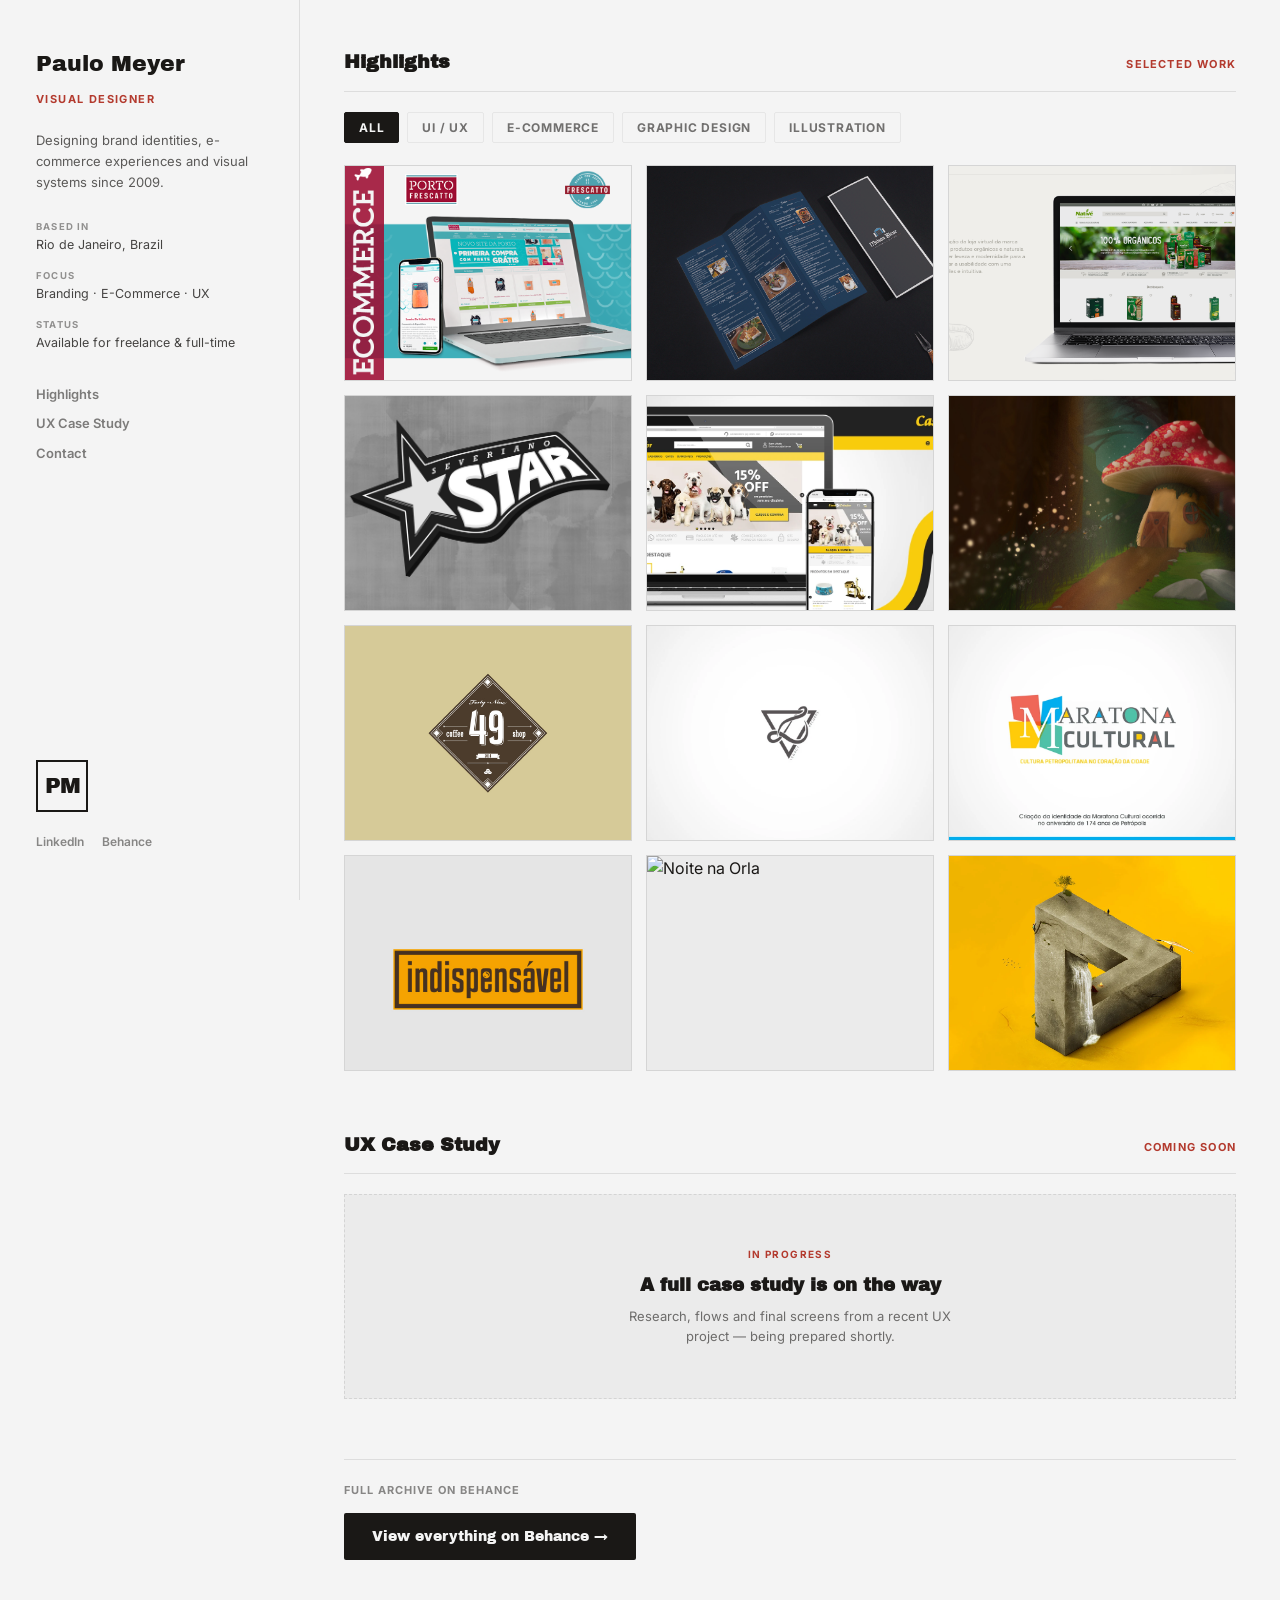
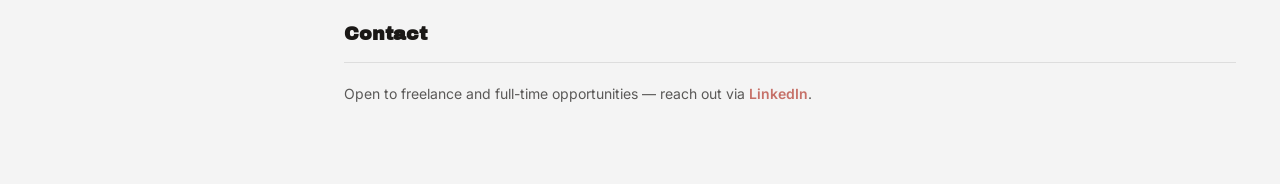
==== index.html @ c5b127b0 "primeiro commit" ====
<!DOCTYPE html>
<html lang="en">
<head>
<meta charset="UTF-8">
<meta name="viewport" content="width=device-width, initial-scale=1.0">
<title>Paulo Meyer — Visual Designer</title>
<link rel="preconnect" href="https://fonts.googleapis.com">
<link rel="preconnect" href="https://fonts.gstatic.com" crossorigin>
<link href="https://fonts.googleapis.com/css2?family=Archivo+Black&family=Inter:wght@400;500;600;700&display=swap" rel="stylesheet">
<link rel="stylesheet" href="css/style.css">
</head>
<body>
<div class="shell">
  <aside class="sidebar">
    <div class="sb-top">
      <a href="index.html" class="site-name">Paulo Meyer</a>
      <div class="role">Visual Designer</div>
      <p class="bio">Designing brand identities, e-commerce experiences and visual systems since 2009.</p>
      <div class="sb-meta">
        <span class="k">Based in</span><span>Rio de Janeiro, Brazil</span>
        <span class="k">Focus</span><span>Branding · E-Commerce · UX</span>
        <span class="k">Status</span><span>Available for freelance &amp; full-time</span>
      </div>
      <nav class="sb-nav">
        <a href="index.html#highlights">Highlights</a>
        <a href="index.html#ux">UX Case Study</a>
        <a href="index.html#contact">Contact</a>
      </nav>
    </div>
    <div class="sb-bottom">
      <div class="monogram" aria-hidden="true">PM</div>
      <div class="socials">
        <a href="https://www.linkedin.com/in/paulo-meyer/" target="_blank" rel="noopener">LinkedIn</a>
        <a href="https://www.behance.net/pxhx" target="_blank" rel="noopener">Behance</a>
      </div>
    </div>
  </aside>
  <main>

    <section id="highlights">
      <div class="section-head">
        <h2>Highlights</h2>
        <span class="tag">Selected work</span>
      </div>
      <div class="filter-bar">
        <button class="filter-btn active" data-filter="all">All</button>
        <button class="filter-btn" data-filter="uiux">UI / UX</button>
        <button class="filter-btn" data-filter="ecommerce">E-Commerce</button>
        <button class="filter-btn" data-filter="graphic-design">Graphic Design</button>
        <button class="filter-btn" data-filter="illustration">Illustration</button>
      </div>
      <div class="grid">
        <a class="card" href="projects/frescatto.html" data-category="ecommerce uiux">
          <img src="images/frescatto/frescatto-0.png" alt="Porto Frescatto" loading="lazy">
          <div class="label"><div class="ptitle">Porto Frescatto</div><div class="ptype">E-Commerce · UI/UX</div></div>
        </a>
        <a class="card" href="projects/maison-bleue.html" data-category="graphic-design">
          <img src="images/maison-bleue/mb-0.png" alt="Maison Bleue" loading="lazy">
          <div class="label"><div class="ptitle">Maison Bleue</div><div class="ptype">Graphic Design</div></div>
        </a>
        <a class="card" href="projects/native.html" data-category="ecommerce uiux">
          <img src="images/native/native-1.png" alt="Native" loading="lazy">
          <div class="label"><div class="ptitle">Native</div><div class="ptype">E-Commerce · UI/UX</div></div>
        </a>
        <a class="card" href="projects/e-se-times-cariocas.html" data-category="graphic-design">
          <img src="images/e-se-times-cariocas/times-cariocas-1.webp" alt="E se os times cariocas..." loading="lazy">
          <div class="label"><div class="ptitle">E se os times cariocas...</div><div class="ptype">Graphic Design</div></div>
        </a>
        <a class="card" href="projects/casa-do-criador.html" data-category="ecommerce">
          <img src="images/casa-do-criador/cdc-1.webp" alt="Casa do Criador" loading="lazy">
          <div class="label"><div class="ptitle">Casa do Criador</div><div class="ptype">E-Commerce</div></div>
        </a>
        <a class="card" href="projects/magic-mushroom.html" data-category="illustration">
          <img src="images/magic-mushroom/mush-1.jpg" alt="Magic MushRoom" loading="lazy">
          <div class="label"><div class="ptitle">Magic MushRoom</div><div class="ptype">Illustration</div></div>
        </a>
        <a class="card" href="projects/logofolio.html" data-category="graphic-design">
          <img src="images/logofolio/49-coffee.jpg" alt="Logofolio" loading="lazy">
          <div class="label"><div class="ptitle">Logofolio</div><div class="ptype">Graphic Design</div></div>
        </a>
        <a class="card" href="projects/legacy-records.html" data-category="graphic-design">
          <img src="images/legacy-records/legacy-1.webp" alt="Legacy Records" loading="lazy">
          <div class="label"><div class="ptitle">Legacy Records</div><div class="ptype">Graphic Design</div></div>
        </a>
        <a class="card" href="projects/aniversario-petropolis.html" data-category="illustration">
          <img src="images/aniversario-petropolis/aniversario-petropolis-1.webp" alt="Aniversário Petrópolis" loading="lazy">
          <div class="label"><div class="ptitle">Aniversário Petrópolis</div><div class="ptype">Illustration</div></div>
        </a>
        <a class="card" href="projects/indispensavel.html" data-category="graphic-design">
          <img src="images/indispensavel/indispensavel-1.jpg" alt="Indispensável" loading="lazy">
          <div class="label"><div class="ptitle">Indispensável</div><div class="ptype">Graphic Design</div></div>
        </a>
        <a class="card" href="projects/noite-na-orla.html" data-category="illustration">
          <img src="images/noite-na-orla/orla-2.gif" alt="Noite na Orla" loading="lazy">
          <div class="label"><div class="ptitle">Noite na Orla</div><div class="ptype">Illustration</div></div>
        </a>
        <a class="card" href="projects/penrose-mountain.html" data-category="illustration">
          <img src="images/penrose-mountain/penrose-1.webp" alt="Penrose Mountain" loading="lazy">
          <div class="label"><div class="ptitle">Penrose Mountain</div><div class="ptype">Illustration</div></div>
        </a>
      </div>
    </section>

    <section id="ux">
      <div class="section-head">
        <h2>UX Case Study</h2>
        <span class="tag">Coming soon</span>
      </div>
      <div class="ux-slot">
        <div class="ux-eyebrow">In progress</div>
        <h3>A full case study is on the way</h3>
        <p>Research, flows and final screens from a recent UX project — being prepared shortly.</p>
      </div>
    </section>

    <section>
      <div class="cta">
        <p>Full archive on Behance</p>
        <a class="btn" href="https://www.behance.net/pxhx" target="_blank" rel="noopener">View everything on Behance →</a>
      </div>
    </section>

    <section id="contact" style="margin-bottom:0;">
      <div class="section-head"><h2>Contact</h2></div>
      <p>Open to freelance and full-time opportunities — reach out via <a href="https://www.linkedin.com/in/paulo-meyer/" target="_blank" rel="noopener">LinkedIn</a>.</p>
    </section>

  </main>
</div><!-- /.shell -->
<script src="js/script.js"></script>
</body>
</html>
---- css/style.css ----
:root{
  --paper:#F4F4F4;
  --paper-deep:#EBEBEB;
  --ink:#1A1816;
  --brick:#B33A2E;
  --line:rgba(26,24,22,0.10);
}
*{box-sizing:border-box; margin:0; padding:0;}
html{scroll-behavior:smooth;}
body{
  background:var(--paper);
  color:var(--ink);
  font-family:'Inter', sans-serif;
  line-height:1.5;
  -webkit-font-smoothing:antialiased;
}
a{color:inherit; text-decoration:none;}

/* ── Layout ── */
.shell{
  display:grid;
  grid-template-columns:300px 1fr;
  min-height:100vh;
}

/* ── Sidebar ── */
.sidebar{
  border-right:1px solid var(--line);
  padding:48px 36px;
  position:sticky;
  top:0;
  height:100vh;
  display:flex;
  flex-direction:column;
  justify-content:space-between;
  overflow-y:auto;
}
a.site-name{
  font-family:'Archivo Black', sans-serif;
  font-size:22px;
  display:block;
  margin-bottom:10px;
  transition:color .2s;
}
a.site-name:hover{color:var(--brick);}
.role{
  font-size:11px;
  font-weight:700;
  text-transform:uppercase;
  letter-spacing:1.4px;
  color:var(--brick);
  margin-bottom:22px;
}
.bio{
  font-size:13px;
  opacity:0.70;
  margin-bottom:26px;
  line-height:1.65;
}
.sb-meta{font-size:12.5px; margin-bottom:4px;}
.sb-meta .k{
  font-weight:700;
  opacity:0.45;
  text-transform:uppercase;
  font-size:9.5px;
  letter-spacing:1.2px;
  display:block;
  margin-top:14px;
  margin-bottom:2px;
}
.sb-meta span{opacity:0.80;}
.sb-nav{margin-top:32px;}
.sb-nav a{
  display:block;
  font-size:13px;
  font-weight:600;
  opacity:0.55;
  margin-bottom:10px;
  transition:opacity .2s, color .2s;
}
.sb-nav a:hover{opacity:1; color:var(--brick);}

/* ── Monogram ── */
.sb-bottom{margin-top:40px;}
.monogram{
  font-family:'Archivo Black', sans-serif;
  font-size:22px;
  letter-spacing:-1px;
  width:52px; height:52px;
  border:2px solid var(--ink);
  display:flex; align-items:center; justify-content:center;
  margin-bottom:16px;
  transition:background .25s, color .25s, border-color .25s;
  cursor:default;
  user-select:none;
}
.monogram:hover{background:var(--brick); color:var(--paper); border-color:var(--brick);}
.socials a{
  font-size:12px;
  font-weight:600;
  opacity:0.50;
  margin-right:14px;
  transition:opacity .2s, color .2s;
}
.socials a:hover{opacity:1; color:var(--brick);}

/* ── Main ── */
main{padding:48px 44px 80px;}
section{margin-bottom:60px;}

.section-head{
  display:flex; justify-content:space-between; align-items:baseline;
  margin-bottom:20px;
  padding-bottom:14px;
  border-bottom:1px solid var(--line);
}
.section-head h2{
  font-family:'Archivo Black', sans-serif;
  font-size:19px;
}
.section-head .tag{
  font-size:11px; font-weight:700; text-transform:uppercase;
  letter-spacing:1.2px; color:var(--brick);
}

/* ── Filter bar ── */
.filter-bar{
  display:flex; gap:8px; flex-wrap:wrap;
  margin-bottom:22px;
}
.filter-btn{
  font-family:'Inter', sans-serif;
  font-size:12px;
  font-weight:700;
  text-transform:uppercase;
  letter-spacing:0.8px;
  padding:7px 14px;
  border:1.5px solid var(--line);
  background:transparent;
  color:var(--ink);
  cursor:pointer;
  border-radius:2px;
  opacity:0.6;
  transition:all .18s;
}
.filter-btn:hover{opacity:1; border-color:var(--ink);}
.filter-btn.active{
  background:var(--ink);
  color:var(--paper);
  border-color:var(--ink);
  opacity:1;
}

/* ── Grid ── */
.grid{
  display:grid;
  grid-template-columns:repeat(3,1fr);
  gap:14px;
}
.card{
  position:relative;
  overflow:hidden;
  cursor:pointer;
  background:var(--paper-deep);
  border:1px solid var(--line);
  aspect-ratio:4/3;
  display:block;
  transition:opacity .2s;
}
.card.hidden{display:none;}
.card img{
  width:100%; height:100%;
  object-fit:cover;
  display:block;
  transition:transform .45s ease;
}
.card:hover img{transform:scale(1.05);}
.card .label{
  position:absolute; left:0; bottom:0; right:0;
  padding:12px 14px;
  background:linear-gradient(to top, rgba(26,24,22,0.88) 0%, rgba(26,24,22,0) 100%);
  color:#F4F4F4;
  opacity:0; transform:translateY(6px);
  transition:opacity .2s ease, transform .2s ease;
}
.card:hover .label{opacity:1; transform:translateY(0);}
.card .label .ptitle{font-weight:700; font-size:13px; line-height:1.2;}
.card .label .ptype{font-size:10px; opacity:0.72; text-transform:uppercase; letter-spacing:0.5px; margin-top:2px;}

/* ── UX placeholder ── */
.ux-slot{
  border:1.5px dashed var(--line);
  padding:52px 32px;
  text-align:center;
  background:var(--paper-deep);
}
.ux-slot .ux-eyebrow{
  font-size:10px; font-weight:700; text-transform:uppercase;
  letter-spacing:1.4px; color:var(--brick); margin-bottom:10px;
}
.ux-slot h3{font-family:'Archivo Black', sans-serif; font-size:18px; margin-bottom:8px;}
.ux-slot p{font-size:13px; opacity:0.6; max-width:360px; margin:0 auto;}

/* ── CTA ── */
.cta{border-top:1px solid var(--line); padding-top:22px;}
.cta p{font-size:11px; opacity:0.50; margin-bottom:14px; text-transform:uppercase; letter-spacing:1px; font-weight:700;}
.btn{
  display:inline-block;
  font-family:'Archivo Black', sans-serif;
  font-size:14px; padding:13px 28px;
  background:var(--ink); color:var(--paper);
  border-radius:2px; transition:background .2s;
}
.btn:hover{background:var(--brick);}

/* ── Contact ── */
#contact p{font-size:14px; opacity:0.70;}
#contact a{color:var(--brick); font-weight:600;}

/* ── Project page ── */
.project-back{
  margin-bottom:40px;
}
.project-back a{
  font-size:12px;
  font-weight:700;
  text-transform:uppercase;
  letter-spacing:1px;
  opacity:0.45;
  transition:opacity .2s, color .2s;
}
.project-back a:hover{opacity:1; color:var(--brick);}

.project-header{margin-bottom:48px;}
.project-header h1{
  font-family:'Archivo Black', sans-serif;
  font-size:42px;
  line-height:1.05;
  margin:14px 0 16px;
  letter-spacing:-0.5px;
}
.project-header .desc{
  font-size:15px;
  opacity:0.70;
  max-width:560px;
  line-height:1.65;
}
.project-tags{display:flex; gap:8px; flex-wrap:wrap; margin-bottom:4px;}
.project-tags span{
  font-size:11px;
  font-weight:700;
  text-transform:uppercase;
  letter-spacing:0.8px;
  padding:5px 12px;
  border:1.5px solid var(--line);
  color:var(--ink);
  opacity:0.70;
}

.project-gallery{display:flex; flex-direction:column; gap:4px;}
.project-gallery img{width:100%; display:block;}

/* ── Responsive ── */
@media(max-width:900px){
  .shell{grid-template-columns:1fr;}
  .sidebar{position:relative; height:auto; border-right:none; border-bottom:1px solid var(--line); padding:32px 24px;}
  main{padding:32px 24px 60px;}
  .grid{grid-template-columns:repeat(2,1fr);}
  .sb-bottom{display:flex; align-items:center; gap:20px; margin-top:28px;}
  .monogram{margin-bottom:0;}
  .project-header h1{font-size:30px;}
}
@media(max-width:520px){.grid{grid-template-columns:1fr;}}
:focus-visible{outline:2px solid var(--brick); outline-offset:3px;}
@media(prefers-reduced-motion:reduce){*{transition:none !important;} html{scroll-behavior:auto;}}
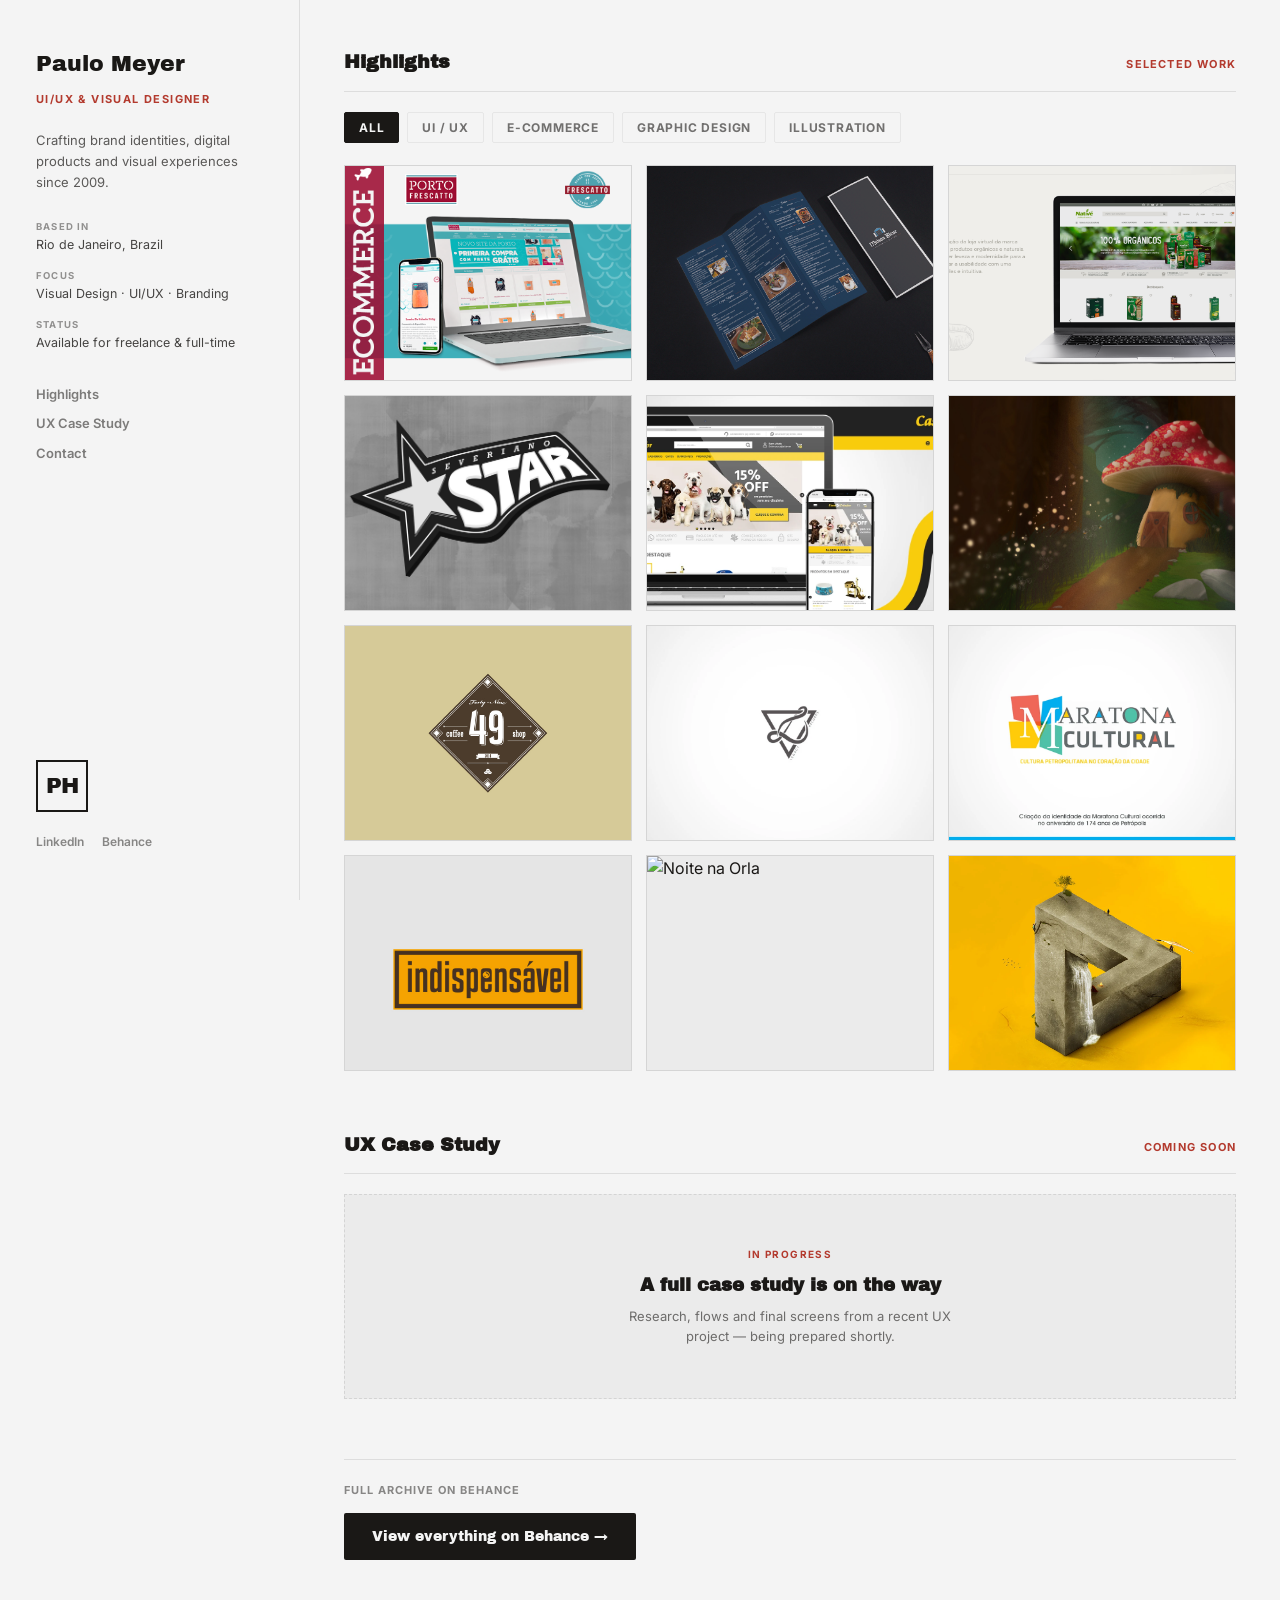
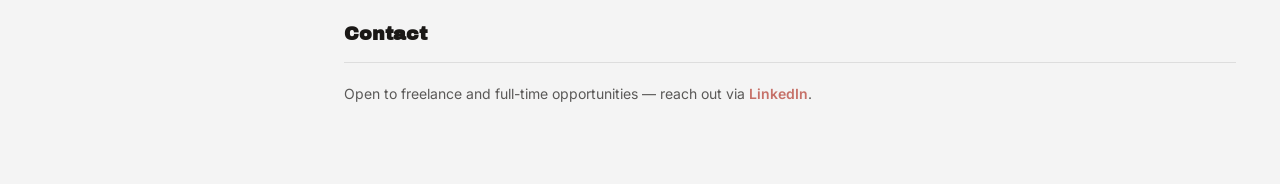
==== commit 5c434eb1: "atualizacao" ====
--- a/index.html
+++ b/index.html
@@ -14,11 +14,11 @@
   <aside class="sidebar">
     <div class="sb-top">
       <a href="index.html" class="site-name">Paulo Meyer</a>
-      <div class="role">Visual Designer</div>
-      <p class="bio">Designing brand identities, e-commerce experiences and visual systems since 2009.</p>
+      <div class="role">UI/UX & Visual Designer</div>
+      <p class="bio">Crafting brand identities, digital products and visual experiences since 2009.</p>
       <div class="sb-meta">
         <span class="k">Based in</span><span>Rio de Janeiro, Brazil</span>
-        <span class="k">Focus</span><span>Branding · E-Commerce · UX</span>
+        <span class="k">Focus</span><span>Visual Design · UI/UX · Branding</span>
         <span class="k">Status</span><span>Available for freelance &amp; full-time</span>
       </div>
       <nav class="sb-nav">
@@ -28,7 +28,7 @@
       </nav>
     </div>
     <div class="sb-bottom">
-      <div class="monogram" aria-hidden="true">PM</div>
+      <div class="monogram" aria-hidden="true">PH</div>
       <div class="socials">
         <a href="https://www.linkedin.com/in/paulo-meyer/" target="_blank" rel="noopener">LinkedIn</a>
         <a href="https://www.behance.net/pxhx" target="_blank" rel="noopener">Behance</a>
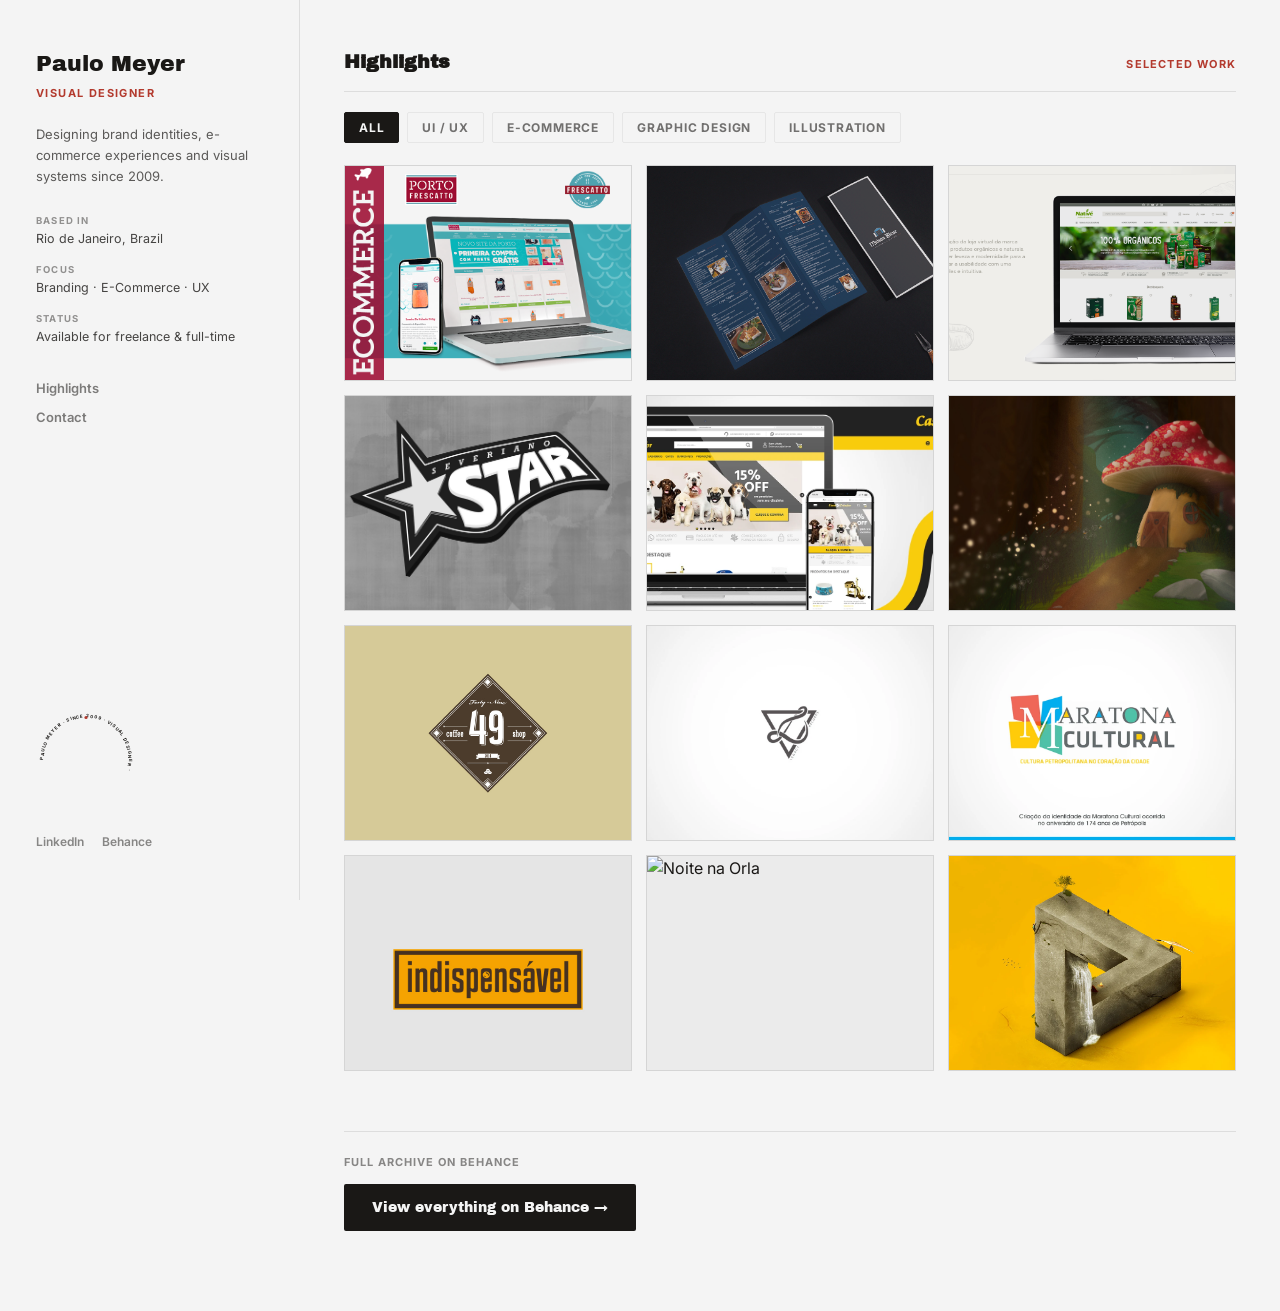
==== commit 8822cec5: "#atualização claude 25-07" ====
--- a/index.html
+++ b/index.html
@@ -14,21 +14,27 @@
   <aside class="sidebar">
     <div class="sb-top">
       <a href="index.html" class="site-name">Paulo Meyer</a>
-      <div class="role">UI/UX & Visual Designer</div>
-      <p class="bio">Crafting brand identities, digital products and visual experiences since 2009.</p>
+      <div class="role">Visual Designer</div>
+      <p class="bio">Designing brand identities, e-commerce experiences and visual systems since 2009.</p>
       <div class="sb-meta">
         <span class="k">Based in</span><span>Rio de Janeiro, Brazil</span>
-        <span class="k">Focus</span><span>Visual Design · UI/UX · Branding</span>
+        <span class="k">Focus</span><span>Branding · E-Commerce · UX</span>
         <span class="k">Status</span><span>Available for freelance &amp; full-time</span>
       </div>
       <nav class="sb-nav">
         <a href="index.html#highlights">Highlights</a>
-        <a href="index.html#ux">UX Case Study</a>
-        <a href="index.html#contact">Contact</a>
+        <!-- <a href="index.html#ux">UX Case Study</a> -->
+        <a href="contact.html">Contact</a>
       </nav>
     </div>
     <div class="sb-bottom">
-      <div class="monogram" aria-hidden="true">PH</div>
+      <div class="stamp" aria-hidden="true">
+        <svg viewBox="0 0 160 160" xmlns="http://www.w3.org/2000/svg">
+          <path id="circlePath" d="M80,80 m-68,0 a68,68 0 1,1 136,0 a68,68 0 1,1 -136,0" fill="none"/>
+          <text><textPath href="#circlePath" startOffset="0%">PAULO MEYER · SINCE 2009 · VISUAL DESIGNER · </textPath></text>
+          <circle class="dot" cx="80" cy="12" r="2.5"/>
+        </svg>
+      </div>
       <div class="socials">
         <a href="https://www.linkedin.com/in/paulo-meyer/" target="_blank" rel="noopener">LinkedIn</a>
         <a href="https://www.behance.net/pxhx" target="_blank" rel="noopener">Behance</a>
@@ -101,6 +107,7 @@
       </div>
     </section>
 
+    <!--
     <section id="ux">
       <div class="section-head">
         <h2>UX Case Study</h2>
@@ -112,21 +119,17 @@
         <p>Research, flows and final screens from a recent UX project — being prepared shortly.</p>
       </div>
     </section>
+    -->
 
-    <section>
+    <section style="margin-bottom:0;">
       <div class="cta">
         <p>Full archive on Behance</p>
         <a class="btn" href="https://www.behance.net/pxhx" target="_blank" rel="noopener">View everything on Behance →</a>
       </div>
     </section>
 
-    <section id="contact" style="margin-bottom:0;">
-      <div class="section-head"><h2>Contact</h2></div>
-      <p>Open to freelance and full-time opportunities — reach out via <a href="https://www.linkedin.com/in/paulo-meyer/" target="_blank" rel="noopener">LinkedIn</a>.</p>
-    </section>
-
   </main>
-</div><!-- /.shell -->
+</div>
 <script src="js/script.js"></script>
 </body>
 </html>
--- a/css/style.css
+++ b/css/style.css
@@ -40,7 +40,7 @@
   font-family:'Archivo Black', sans-serif;
   font-size:22px;
   display:block;
-  margin-bottom:10px;
+  margin-bottom:4px;
   transition:color .2s;
 }
 a.site-name:hover{color:var(--brick);}
@@ -81,21 +81,35 @@
 }
 .sb-nav a:hover{opacity:1; color:var(--brick);}
 
-/* ── Monogram ── */
+/* ── Stamp (spinning circle) ── */
 .sb-bottom{margin-top:40px;}
-.monogram{
-  font-family:'Archivo Black', sans-serif;
-  font-size:22px;
-  letter-spacing:-1px;
-  width:52px; height:52px;
-  border:2px solid var(--ink);
+
+@keyframes spin-stamp{
+  from{transform:rotate(0deg);}
+  to{transform:rotate(360deg);}
+}
+.stamp{
+  width:100px; height:100px;
   display:flex; align-items:center; justify-content:center;
-  margin-bottom:16px;
-  transition:background .25s, color .25s, border-color .25s;
+  margin-bottom:18px;
   cursor:default;
-  user-select:none;
-}
-.monogram:hover{background:var(--brick); color:var(--paper); border-color:var(--brick);}
+}
+.stamp svg{
+  width:100%; height:100%;
+  animation:spin-stamp 14s linear infinite;
+  transform-origin:center;
+}
+.stamp:hover svg{animation-duration:4s;}
+.stamp text{
+  font-family:'Inter', sans-serif;
+  font-size:7px;
+  font-weight:700;
+  letter-spacing:1.5px;
+  text-transform:uppercase;
+  fill:var(--ink);
+}
+.stamp .dot{fill:var(--brick);}
+
 .socials a{
   font-size:12px;
   font-weight:600;
@@ -131,25 +145,18 @@
 }
 .filter-btn{
   font-family:'Inter', sans-serif;
-  font-size:12px;
-  font-weight:700;
-  text-transform:uppercase;
-  letter-spacing:0.8px;
+  font-size:12px; font-weight:700;
+  text-transform:uppercase; letter-spacing:0.8px;
   padding:7px 14px;
   border:1.5px solid var(--line);
-  background:transparent;
-  color:var(--ink);
-  cursor:pointer;
-  border-radius:2px;
-  opacity:0.6;
-  transition:all .18s;
+  background:transparent; color:var(--ink);
+  cursor:pointer; border-radius:2px;
+  opacity:0.6; transition:all .18s;
 }
 .filter-btn:hover{opacity:1; border-color:var(--ink);}
 .filter-btn.active{
-  background:var(--ink);
-  color:var(--paper);
-  border-color:var(--ink);
-  opacity:1;
+  background:var(--ink); color:var(--paper);
+  border-color:var(--ink); opacity:1;
 }
 
 /* ── Grid ── */
@@ -159,20 +166,15 @@
   gap:14px;
 }
 .card{
-  position:relative;
-  overflow:hidden;
-  cursor:pointer;
-  background:var(--paper-deep);
-  border:1px solid var(--line);
-  aspect-ratio:4/3;
-  display:block;
-  transition:opacity .2s;
+  position:relative; overflow:hidden;
+  cursor:pointer; background:var(--paper-deep);
+  border:1px solid var(--line); aspect-ratio:4/3;
+  display:block; transition:opacity .2s;
 }
 .card.hidden{display:none;}
 .card img{
   width:100%; height:100%;
-  object-fit:cover;
-  display:block;
+  object-fit:cover; display:block;
   transition:transform .45s ease;
 }
 .card:hover img{transform:scale(1.05);}
@@ -191,8 +193,7 @@
 /* ── UX placeholder ── */
 .ux-slot{
   border:1.5px dashed var(--line);
-  padding:52px 32px;
-  text-align:center;
+  padding:52px 32px; text-align:center;
   background:var(--paper-deep);
 }
 .ux-slot .ux-eyebrow{
@@ -211,55 +212,64 @@
   font-size:14px; padding:13px 28px;
   background:var(--ink); color:var(--paper);
   border-radius:2px; transition:background .2s;
+  border:none; cursor:pointer;
 }
 .btn:hover{background:var(--brick);}
 
-/* ── Contact ── */
-#contact p{font-size:14px; opacity:0.70;}
-#contact a{color:var(--brick); font-weight:600;}
-
 /* ── Project page ── */
-.project-back{
-  margin-bottom:40px;
-}
+.project-back{margin-bottom:40px;}
 .project-back a{
-  font-size:12px;
-  font-weight:700;
-  text-transform:uppercase;
-  letter-spacing:1px;
-  opacity:0.45;
-  transition:opacity .2s, color .2s;
+  font-size:12px; font-weight:700;
+  text-transform:uppercase; letter-spacing:1px;
+  opacity:0.45; transition:opacity .2s, color .2s;
 }
 .project-back a:hover{opacity:1; color:var(--brick);}
 
 .project-header{margin-bottom:48px;}
 .project-header h1{
   font-family:'Archivo Black', sans-serif;
-  font-size:42px;
-  line-height:1.05;
-  margin:14px 0 16px;
-  letter-spacing:-0.5px;
+  font-size:42px; line-height:1.05;
+  margin:14px 0 16px; letter-spacing:-0.5px;
 }
 .project-header .desc{
-  font-size:15px;
-  opacity:0.70;
-  max-width:560px;
-  line-height:1.65;
+  font-size:15px; opacity:0.70;
+  max-width:560px; line-height:1.65;
 }
 .project-tags{display:flex; gap:8px; flex-wrap:wrap; margin-bottom:4px;}
 .project-tags span{
-  font-size:11px;
-  font-weight:700;
-  text-transform:uppercase;
-  letter-spacing:0.8px;
+  font-size:11px; font-weight:700;
+  text-transform:uppercase; letter-spacing:0.8px;
   padding:5px 12px;
   border:1.5px solid var(--line);
-  color:var(--ink);
-  opacity:0.70;
-}
-
-.project-gallery{display:flex; flex-direction:column; gap:4px;}
+  color:var(--ink); opacity:0.70;
+}
+
+.project-gallery{display:flex; flex-direction:column; gap:0;}
 .project-gallery img{width:100%; display:block;}
+
+/* ── Contact form ── */
+.contact-form{max-width:540px;}
+.form-group{margin-bottom:22px;}
+.form-group label{
+  display:block;
+  font-size:10px; font-weight:700;
+  text-transform:uppercase; letter-spacing:1.2px;
+  opacity:0.45; margin-bottom:8px;
+}
+.form-group input,
+.form-group textarea{
+  width:100%;
+  background:var(--paper-deep);
+  border:1.5px solid var(--line);
+  padding:13px 16px;
+  font-family:'Inter', sans-serif;
+  font-size:14px; color:var(--ink);
+  border-radius:2px; outline:none;
+  transition:border-color .2s;
+}
+.form-group input:focus,
+.form-group textarea:focus{border-color:var(--ink);}
+.form-group textarea{resize:vertical; min-height:140px;}
 
 /* ── Responsive ── */
 @media(max-width:900px){
@@ -268,9 +278,13 @@
   main{padding:32px 24px 60px;}
   .grid{grid-template-columns:repeat(2,1fr);}
   .sb-bottom{display:flex; align-items:center; gap:20px; margin-top:28px;}
-  .monogram{margin-bottom:0;}
+  .stamp{margin-bottom:0;}
   .project-header h1{font-size:30px;}
 }
 @media(max-width:520px){.grid{grid-template-columns:1fr;}}
 :focus-visible{outline:2px solid var(--brick); outline-offset:3px;}
-@media(prefers-reduced-motion:reduce){*{transition:none !important;} html{scroll-behavior:auto;}}
+@media(prefers-reduced-motion:reduce){
+  *{transition:none !important;}
+  .stamp svg{animation:none !important;}
+  html{scroll-behavior:auto;}
+}
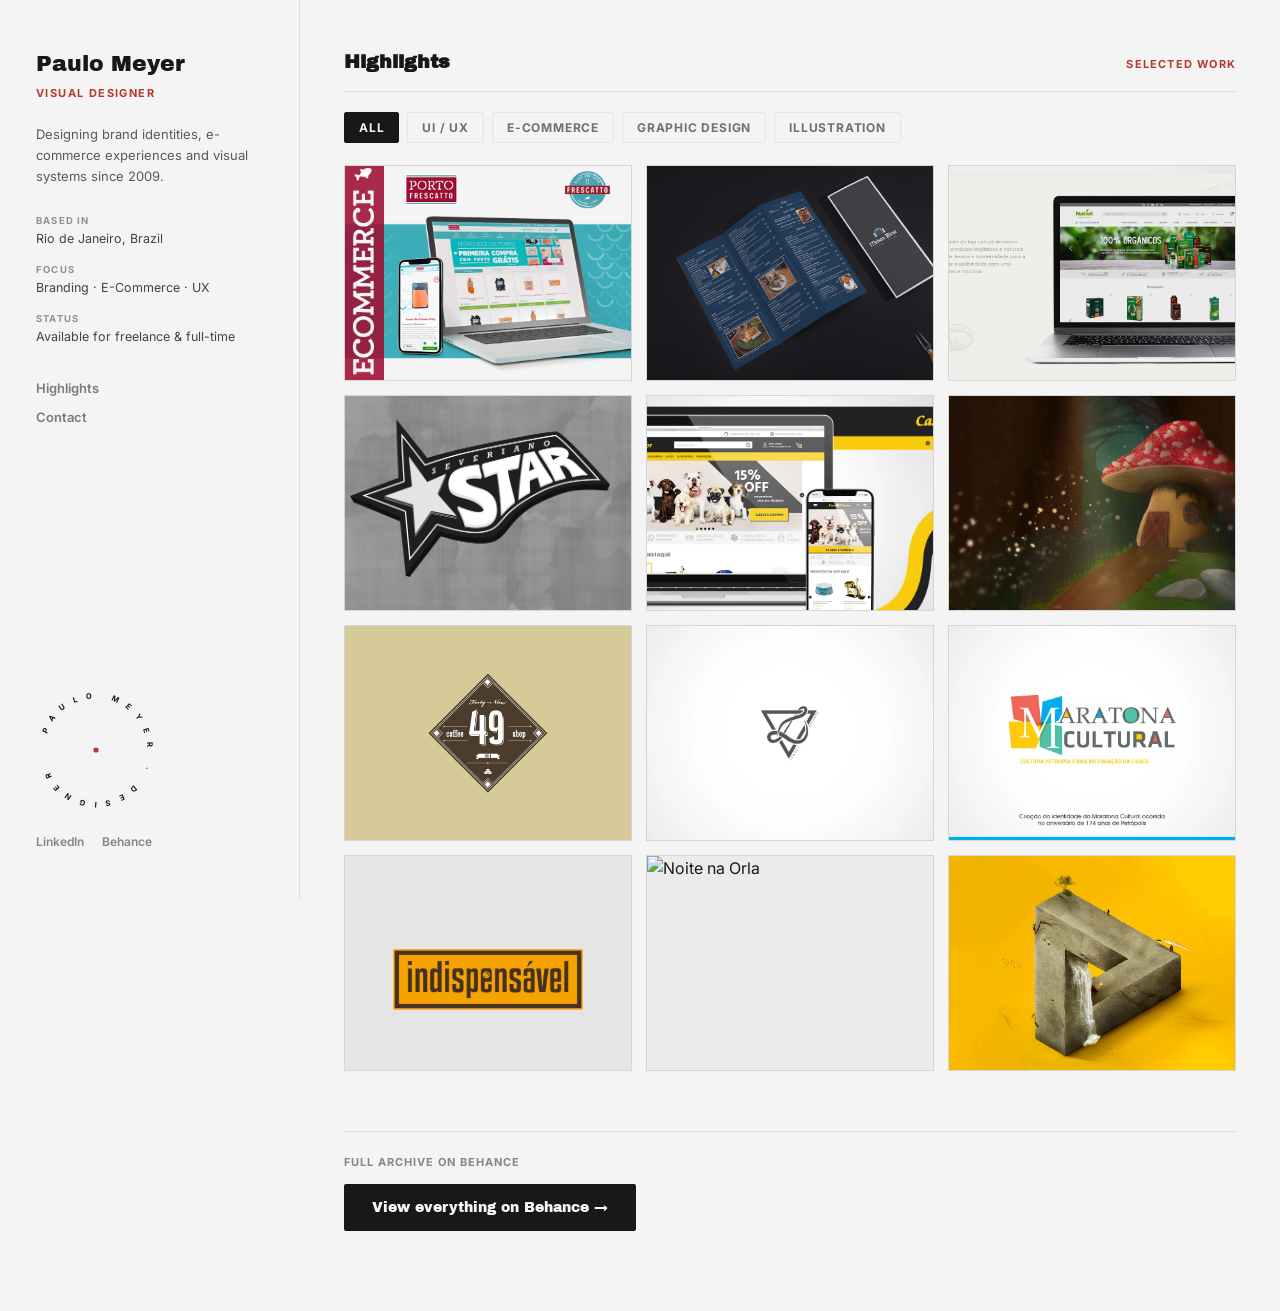
==== commit a521609f: "#atualizações finais 25" ====
--- a/index.html
+++ b/index.html
@@ -29,10 +29,10 @@
     </div>
     <div class="sb-bottom">
       <div class="stamp" aria-hidden="true">
-        <svg viewBox="0 0 160 160" xmlns="http://www.w3.org/2000/svg">
-          <path id="circlePath" d="M80,80 m-68,0 a68,68 0 1,1 136,0 a68,68 0 1,1 -136,0" fill="none"/>
-          <text><textPath href="#circlePath" startOffset="0%">PAULO MEYER · SINCE 2009 · VISUAL DESIGNER · </textPath></text>
-          <circle class="dot" cx="80" cy="12" r="2.5"/>
+        <svg viewBox="0 0 140 140" xmlns="http://www.w3.org/2000/svg">
+          <path id="circlePath" d="M70,70 m-60,0 a60,60 0 1,1 120,0 a60,60 0 1,1 -120,0" fill="none"/>
+          <text><textPath href="#circlePath" startOffset="5%">PAULO MEYER · DESIGNER ·</textPath></text>
+          <circle class="dot" cx="70" cy="70" r="3"/>
         </svg>
       </div>
       <div class="socials">
@@ -42,7 +42,6 @@
     </div>
   </aside>
   <main>
-
     <section id="highlights">
       <div class="section-head">
         <h2>Highlights</h2>
@@ -127,7 +126,6 @@
         <a class="btn" href="https://www.behance.net/pxhx" target="_blank" rel="noopener">View everything on Behance →</a>
       </div>
     </section>
-
   </main>
 </div>
 <script src="js/script.js"></script>
--- a/css/style.css
+++ b/css/style.css
@@ -89,22 +89,22 @@
   to{transform:rotate(360deg);}
 }
 .stamp{
-  width:100px; height:100px;
+  width:120px; height:120px;
   display:flex; align-items:center; justify-content:center;
   margin-bottom:18px;
   cursor:default;
 }
 .stamp svg{
   width:100%; height:100%;
-  animation:spin-stamp 14s linear infinite;
+  animation:spin-stamp 12s linear infinite;
   transform-origin:center;
 }
-.stamp:hover svg{animation-duration:4s;}
+.stamp:hover svg{animation-duration:3s;}
 .stamp text{
   font-family:'Inter', sans-serif;
-  font-size:7px;
+  font-size:9px;
   font-weight:700;
-  letter-spacing:1.5px;
+  letter-spacing:10px;
   text-transform:uppercase;
   fill:var(--ink);
 }
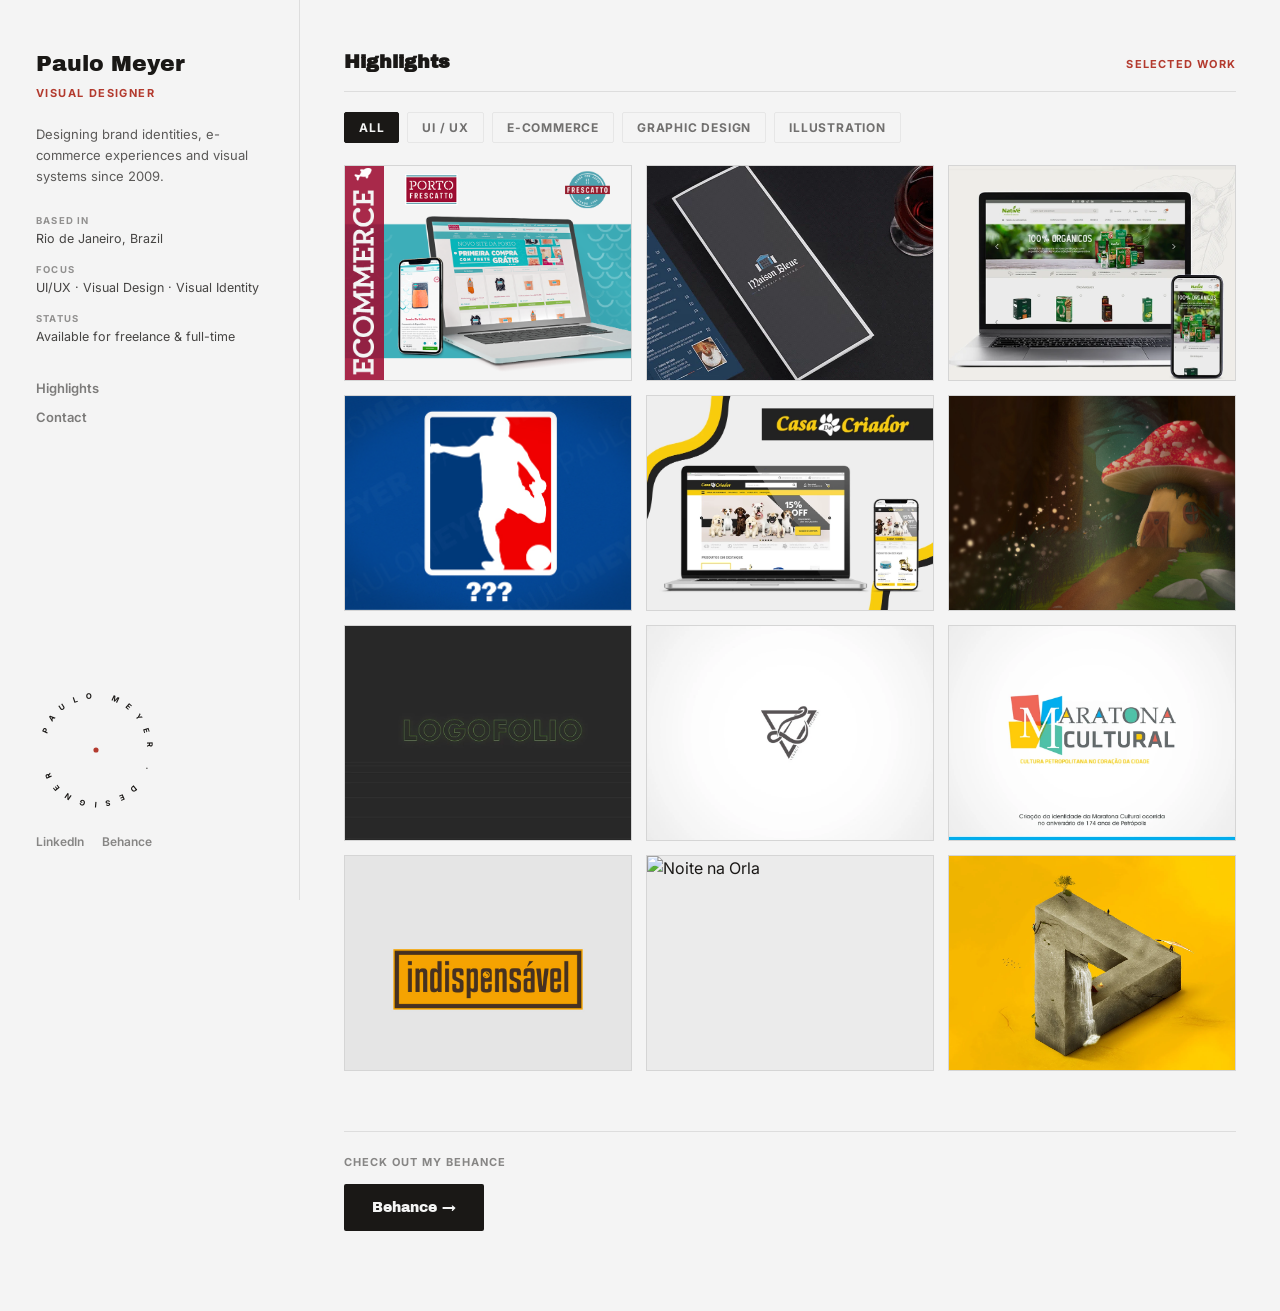
==== commit 36d9305e: "#alterações e correções" ====
--- a/index.html
+++ b/index.html
@@ -18,7 +18,7 @@
       <p class="bio">Designing brand identities, e-commerce experiences and visual systems since 2009.</p>
       <div class="sb-meta">
         <span class="k">Based in</span><span>Rio de Janeiro, Brazil</span>
-        <span class="k">Focus</span><span>Branding · E-Commerce · UX</span>
+        <span class="k">Focus</span><span>UI/UX · Visual Design · Visual Identity</span>
         <span class="k">Status</span><span>Available for freelance &amp; full-time</span>
       </div>
       <nav class="sb-nav">
@@ -60,19 +60,19 @@
           <div class="label"><div class="ptitle">Porto Frescatto</div><div class="ptype">E-Commerce · UI/UX</div></div>
         </a>
         <a class="card" href="projects/maison-bleue.html" data-category="graphic-design">
-          <img src="images/maison-bleue/mb-0.png" alt="Maison Bleue" loading="lazy">
+          <img src="images/maison-bleue/mb-0.webp" alt="Maison Bleue" loading="lazy">
           <div class="label"><div class="ptitle">Maison Bleue</div><div class="ptype">Graphic Design</div></div>
         </a>
         <a class="card" href="projects/native.html" data-category="ecommerce uiux">
-          <img src="images/native/native-1.png" alt="Native" loading="lazy">
+          <img src="images/native/native-cover.webp" alt="Native" loading="lazy">
           <div class="label"><div class="ptitle">Native</div><div class="ptype">E-Commerce · UI/UX</div></div>
         </a>
         <a class="card" href="projects/e-se-times-cariocas.html" data-category="graphic-design">
-          <img src="images/e-se-times-cariocas/times-cariocas-1.webp" alt="E se os times cariocas..." loading="lazy">
+          <img src="images/e-se-times-cariocas/e-se-cover.jpg" alt="E se os times cariocas..." loading="lazy">
           <div class="label"><div class="ptitle">E se os times cariocas...</div><div class="ptype">Graphic Design</div></div>
         </a>
         <a class="card" href="projects/casa-do-criador.html" data-category="ecommerce">
-          <img src="images/casa-do-criador/cdc-1.webp" alt="Casa do Criador" loading="lazy">
+          <img src="images/casa-do-criador/casa-do-criador-cover.webp" alt="Casa do Criador" loading="lazy">
           <div class="label"><div class="ptitle">Casa do Criador</div><div class="ptype">E-Commerce</div></div>
         </a>
         <a class="card" href="projects/magic-mushroom.html" data-category="illustration">
@@ -80,7 +80,7 @@
           <div class="label"><div class="ptitle">Magic MushRoom</div><div class="ptype">Illustration</div></div>
         </a>
         <a class="card" href="projects/logofolio.html" data-category="graphic-design">
-          <img src="images/logofolio/49-coffee.jpg" alt="Logofolio" loading="lazy">
+          <img src="images/logofolio/logofolio-cover.webp" alt="Logofolio" loading="lazy">
           <div class="label"><div class="ptitle">Logofolio</div><div class="ptype">Graphic Design</div></div>
         </a>
         <a class="card" href="projects/legacy-records.html" data-category="graphic-design">
@@ -96,7 +96,7 @@
           <div class="label"><div class="ptitle">Indispensável</div><div class="ptype">Graphic Design</div></div>
         </a>
         <a class="card" href="projects/noite-na-orla.html" data-category="illustration">
-          <img src="images/noite-na-orla/orla-2.gif" alt="Noite na Orla" loading="lazy">
+          <img src="images/noite-na-orla/orla-1.gif" alt="Noite na Orla" loading="lazy">
           <div class="label"><div class="ptitle">Noite na Orla</div><div class="ptype">Illustration</div></div>
         </a>
         <a class="card" href="projects/penrose-mountain.html" data-category="illustration">
@@ -122,8 +122,8 @@
 
     <section style="margin-bottom:0;">
       <div class="cta">
-        <p>Full archive on Behance</p>
-        <a class="btn" href="https://www.behance.net/pxhx" target="_blank" rel="noopener">View everything on Behance →</a>
+        <p>Check out my Behance</p>
+        <a class="btn" href="https://www.behance.net/pxhx" target="_blank" rel="noopener">Behance →</a>
       </div>
     </section>
   </main>
--- a/css/style.css
+++ b/css/style.css
@@ -99,7 +99,7 @@
   animation:spin-stamp 12s linear infinite;
   transform-origin:center;
 }
-.stamp:hover svg{animation-duration:3s;}
+.stamp:hover svg{animation-play-state:paused;}
 .stamp text{
   font-family:'Inter', sans-serif;
   font-size:9px;
@@ -271,6 +271,37 @@
 .form-group textarea:focus{border-color:var(--ink);}
 .form-group textarea{resize:vertical; min-height:140px;}
 
+
+/* ── Fixed buttons (project pages) ── */
+.btn-fixed-wrap{
+  position:fixed;
+  bottom:32px;
+  right:40px;
+  display:flex;
+  flex-direction:column;
+  gap:10px;
+  align-items:flex-end;
+  z-index:50;
+}
+.btn-fixed{
+  font-family:'Archivo Black', sans-serif;
+  font-size:11px;
+  letter-spacing:0.5px;
+  padding:10px 18px;
+  background:var(--ink);
+  color:var(--paper);
+  border:none;
+  cursor:pointer;
+  border-radius:2px;
+  transition:background .2s;
+  display:inline-flex;
+  align-items:center;
+  gap:6px;
+  text-decoration:none;
+  white-space:nowrap;
+}
+.btn-fixed:hover{background:var(--brick); color:var(--paper);}
+
 /* ── Responsive ── */
 @media(max-width:900px){
   .shell{grid-template-columns:1fr;}
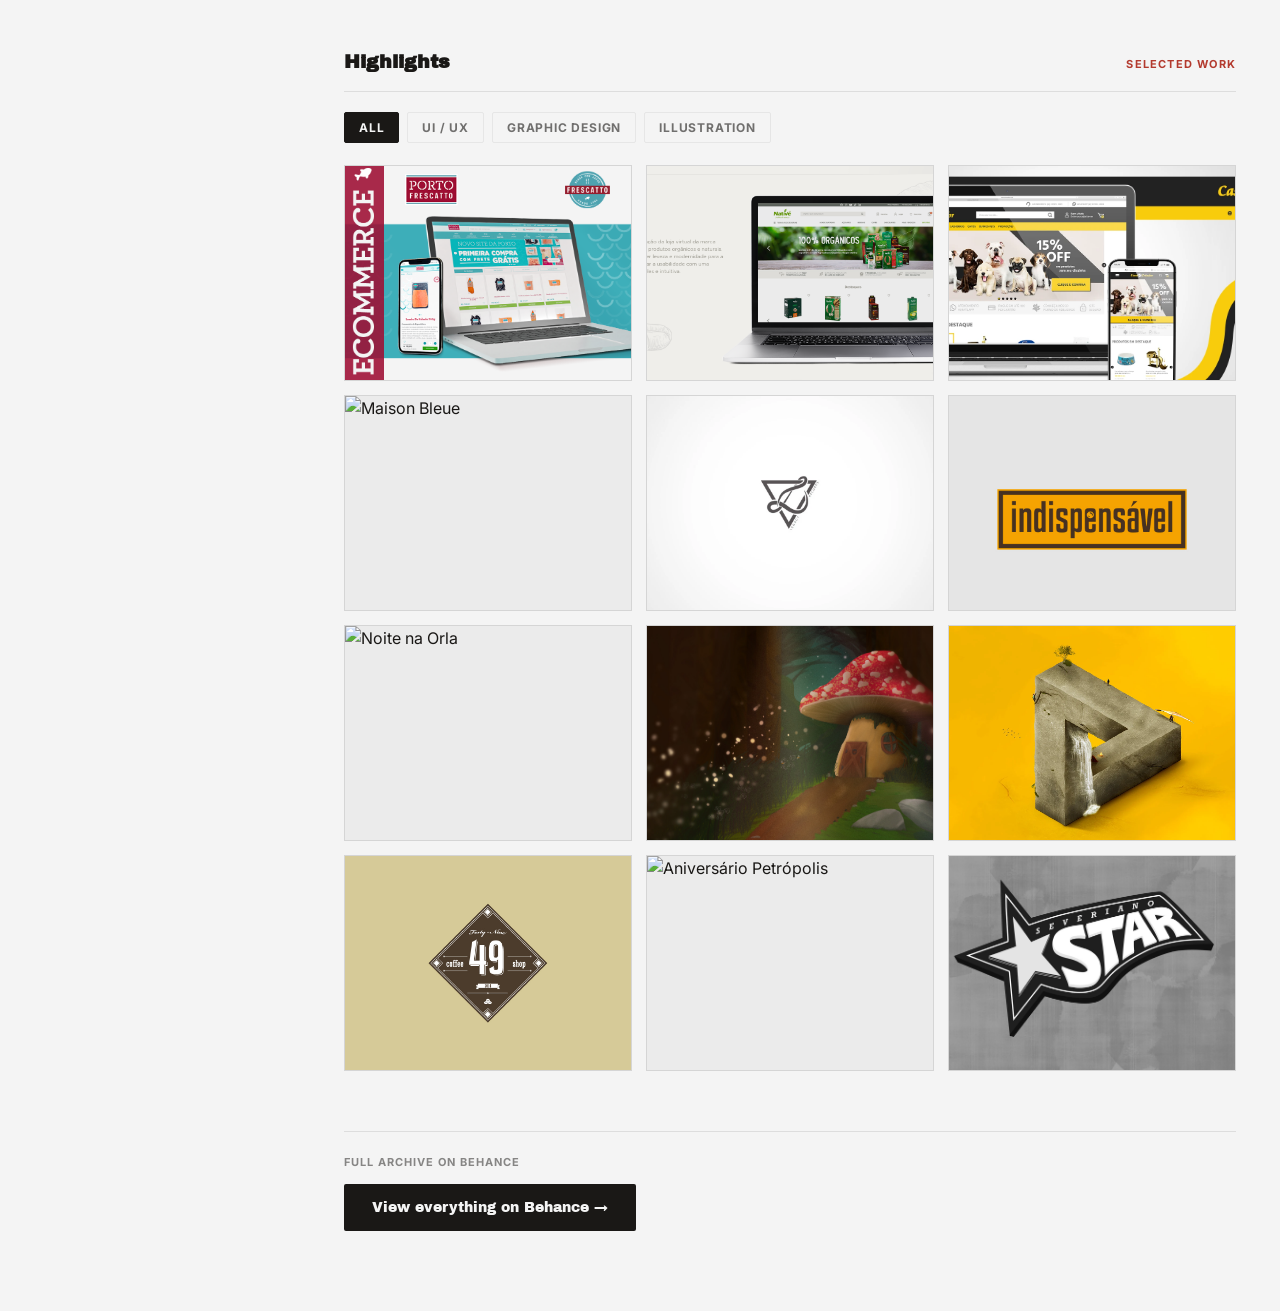
==== commit 181f0c31: "alterações claude" ====
--- a/index.html
+++ b/index.html
@@ -11,36 +11,7 @@
 </head>
 <body>
 <div class="shell">
-  <aside class="sidebar">
-    <div class="sb-top">
-      <a href="index.html" class="site-name">Paulo Meyer</a>
-      <div class="role">Visual Designer</div>
-      <p class="bio">Designing brand identities, e-commerce experiences and visual systems since 2009.</p>
-      <div class="sb-meta">
-        <span class="k">Based in</span><span>Rio de Janeiro, Brazil</span>
-        <span class="k">Focus</span><span>UI/UX · Visual Design · Visual Identity</span>
-        <span class="k">Status</span><span>Available for freelance &amp; full-time</span>
-      </div>
-      <nav class="sb-nav">
-        <a href="index.html#highlights">Highlights</a>
-        <!-- <a href="index.html#ux">UX Case Study</a> -->
-        <a href="contact.html">Contact</a>
-      </nav>
-    </div>
-    <div class="sb-bottom">
-      <div class="stamp" aria-hidden="true">
-        <svg viewBox="0 0 140 140" xmlns="http://www.w3.org/2000/svg">
-          <path id="circlePath" d="M70,70 m-60,0 a60,60 0 1,1 120,0 a60,60 0 1,1 -120,0" fill="none"/>
-          <text><textPath href="#circlePath" startOffset="5%">PAULO MEYER · DESIGNER ·</textPath></text>
-          <circle class="dot" cx="70" cy="70" r="3"/>
-        </svg>
-      </div>
-      <div class="socials">
-        <a href="https://www.linkedin.com/in/paulo-meyer/" target="_blank" rel="noopener">LinkedIn</a>
-        <a href="https://www.behance.net/pxhx" target="_blank" rel="noopener">Behance</a>
-      </div>
-    </div>
-  </aside>
+  <div id="sidebar-mount"></div>
   <main>
     <section id="highlights">
       <div class="section-head">
@@ -50,7 +21,6 @@
       <div class="filter-bar">
         <button class="filter-btn active" data-filter="all">All</button>
         <button class="filter-btn" data-filter="uiux">UI / UX</button>
-        <button class="filter-btn" data-filter="ecommerce">E-Commerce</button>
         <button class="filter-btn" data-filter="graphic-design">Graphic Design</button>
         <button class="filter-btn" data-filter="illustration">Illustration</button>
       </div>
@@ -59,49 +29,49 @@
           <img src="images/frescatto/frescatto-0.png" alt="Porto Frescatto" loading="lazy">
           <div class="label"><div class="ptitle">Porto Frescatto</div><div class="ptype">E-Commerce · UI/UX</div></div>
         </a>
-        <a class="card" href="projects/maison-bleue.html" data-category="graphic-design">
-          <img src="images/maison-bleue/mb-0.webp" alt="Maison Bleue" loading="lazy">
-          <div class="label"><div class="ptitle">Maison Bleue</div><div class="ptype">Graphic Design</div></div>
-        </a>
         <a class="card" href="projects/native.html" data-category="ecommerce uiux">
-          <img src="images/native/native-cover.webp" alt="Native" loading="lazy">
+          <img src="images/native/native-1.png" alt="Native" loading="lazy">
           <div class="label"><div class="ptitle">Native</div><div class="ptype">E-Commerce · UI/UX</div></div>
         </a>
-        <a class="card" href="projects/e-se-times-cariocas.html" data-category="graphic-design">
-          <img src="images/e-se-times-cariocas/e-se-cover.jpg" alt="E se os times cariocas..." loading="lazy">
-          <div class="label"><div class="ptitle">E se os times cariocas...</div><div class="ptype">Graphic Design</div></div>
-        </a>
         <a class="card" href="projects/casa-do-criador.html" data-category="ecommerce">
-          <img src="images/casa-do-criador/casa-do-criador-cover.webp" alt="Casa do Criador" loading="lazy">
+          <img src="images/casa-do-criador/cdc-1.webp" alt="Casa do Criador" loading="lazy">
           <div class="label"><div class="ptitle">Casa do Criador</div><div class="ptype">E-Commerce</div></div>
         </a>
-        <a class="card" href="projects/magic-mushroom.html" data-category="illustration">
-          <img src="images/magic-mushroom/mush-1.jpg" alt="Magic MushRoom" loading="lazy">
-          <div class="label"><div class="ptitle">Magic MushRoom</div><div class="ptype">Illustration</div></div>
-        </a>
-        <a class="card" href="projects/logofolio.html" data-category="graphic-design">
-          <img src="images/logofolio/logofolio-cover.webp" alt="Logofolio" loading="lazy">
-          <div class="label"><div class="ptitle">Logofolio</div><div class="ptype">Graphic Design</div></div>
+        <a class="card" href="projects/maison-bleue.html" data-category="graphic-design">
+          <img src="images/maison-bleue/mb-0.png" alt="Maison Bleue" loading="lazy">
+          <div class="label"><div class="ptitle">Maison Bleue</div><div class="ptype">Graphic Design</div></div>
         </a>
         <a class="card" href="projects/legacy-records.html" data-category="graphic-design">
           <img src="images/legacy-records/legacy-1.webp" alt="Legacy Records" loading="lazy">
           <div class="label"><div class="ptitle">Legacy Records</div><div class="ptype">Graphic Design</div></div>
-        </a>
-        <a class="card" href="projects/aniversario-petropolis.html" data-category="illustration">
-          <img src="images/aniversario-petropolis/aniversario-petropolis-1.webp" alt="Aniversário Petrópolis" loading="lazy">
-          <div class="label"><div class="ptitle">Aniversário Petrópolis</div><div class="ptype">Illustration</div></div>
         </a>
         <a class="card" href="projects/indispensavel.html" data-category="graphic-design">
           <img src="images/indispensavel/indispensavel-1.jpg" alt="Indispensável" loading="lazy">
           <div class="label"><div class="ptitle">Indispensável</div><div class="ptype">Graphic Design</div></div>
         </a>
         <a class="card" href="projects/noite-na-orla.html" data-category="illustration">
-          <img src="images/noite-na-orla/orla-1.gif" alt="Noite na Orla" loading="lazy">
+          <img src="images/noite-na-orla/orla-2.gif" alt="Noite na Orla" loading="lazy">
           <div class="label"><div class="ptitle">Noite na Orla</div><div class="ptype">Illustration</div></div>
+        </a>
+        <a class="card" href="projects/magic-mushroom.html" data-category="illustration">
+          <img src="images/magic-mushroom/mush-1.jpg" alt="Magic MushRoom" loading="lazy">
+          <div class="label"><div class="ptitle">Magic MushRoom</div><div class="ptype">Illustration</div></div>
         </a>
         <a class="card" href="projects/penrose-mountain.html" data-category="illustration">
           <img src="images/penrose-mountain/penrose-1.webp" alt="Penrose Mountain" loading="lazy">
           <div class="label"><div class="ptitle">Penrose Mountain</div><div class="ptype">Illustration</div></div>
+        </a>
+        <a class="card" href="projects/logofolio.html" data-category="graphic-design">
+          <img src="images/logofolio/49-coffee.jpg" alt="Logofolio" loading="lazy">
+          <div class="label"><div class="ptitle">Logofolio</div><div class="ptype">Graphic Design</div></div>
+        </a>
+        <a class="card" href="projects/aniversario-petropolis.html" data-category="graphic-design">
+          <img src="images/aniversario-petropolis/capa.jpg" alt="Aniversário Petrópolis" loading="lazy">
+          <div class="label"><div class="ptitle">Aniversário Petrópolis</div><div class="ptype">Graphic Design</div></div>
+        </a>
+        <a class="card" href="projects/e-se-times-cariocas.html" data-category="graphic-design">
+          <img src="images/e-se-times-cariocas/times-cariocas-1.webp" alt="E se os times cariocas..." loading="lazy">
+          <div class="label"><div class="ptitle">E se os times cariocas...</div><div class="ptype">Graphic Design</div></div>
         </a>
       </div>
     </section>
@@ -122,12 +92,13 @@
 
     <section style="margin-bottom:0;">
       <div class="cta">
-        <p>Check out my Behance</p>
-        <a class="btn" href="https://www.behance.net/pxhx" target="_blank" rel="noopener">Behance →</a>
+        <p>Full archive on Behance</p>
+        <a class="btn" href="https://www.behance.net/pxhx" target="_blank" rel="noopener">View everything on Behance →</a>
       </div>
     </section>
   </main>
 </div>
 <script src="js/script.js"></script>
+<script src="js/sidebar-loader.js"></script>
 </body>
 </html>
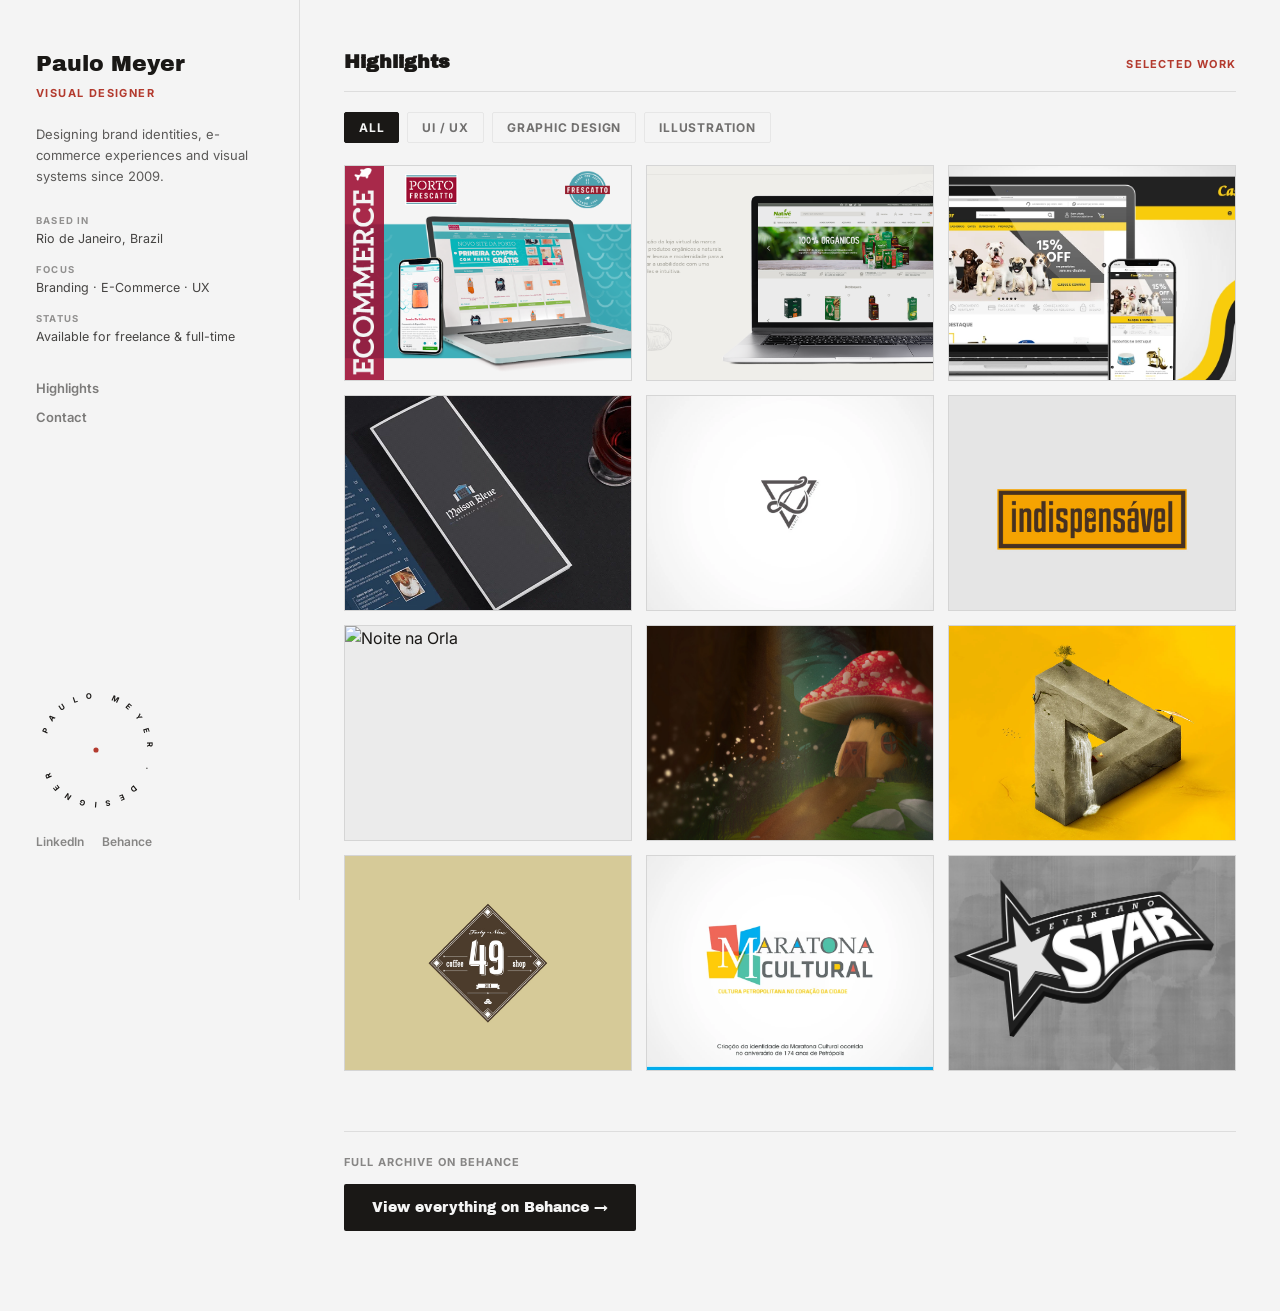
==== commit af0d8f74: "Fix missing sidebar loader and broken image references on home - Add js/sidebar-loader.js, reference" ====
--- a/index.html
+++ b/index.html
@@ -38,7 +38,7 @@
           <div class="label"><div class="ptitle">Casa do Criador</div><div class="ptype">E-Commerce</div></div>
         </a>
         <a class="card" href="projects/maison-bleue.html" data-category="graphic-design">
-          <img src="images/maison-bleue/mb-0.png" alt="Maison Bleue" loading="lazy">
+          <img src="images/maison-bleue/mb-0.webp" alt="Maison Bleue" loading="lazy">
           <div class="label"><div class="ptitle">Maison Bleue</div><div class="ptype">Graphic Design</div></div>
         </a>
         <a class="card" href="projects/legacy-records.html" data-category="graphic-design">
@@ -66,7 +66,7 @@
           <div class="label"><div class="ptitle">Logofolio</div><div class="ptype">Graphic Design</div></div>
         </a>
         <a class="card" href="projects/aniversario-petropolis.html" data-category="graphic-design">
-          <img src="images/aniversario-petropolis/capa.jpg" alt="Aniversário Petrópolis" loading="lazy">
+          <img src="images/aniversario-petropolis/aniversario-petropolis-1.webp" alt="Aniversário Petrópolis" loading="lazy">
           <div class="label"><div class="ptitle">Aniversário Petrópolis</div><div class="ptype">Graphic Design</div></div>
         </a>
         <a class="card" href="projects/e-se-times-cariocas.html" data-category="graphic-design">
